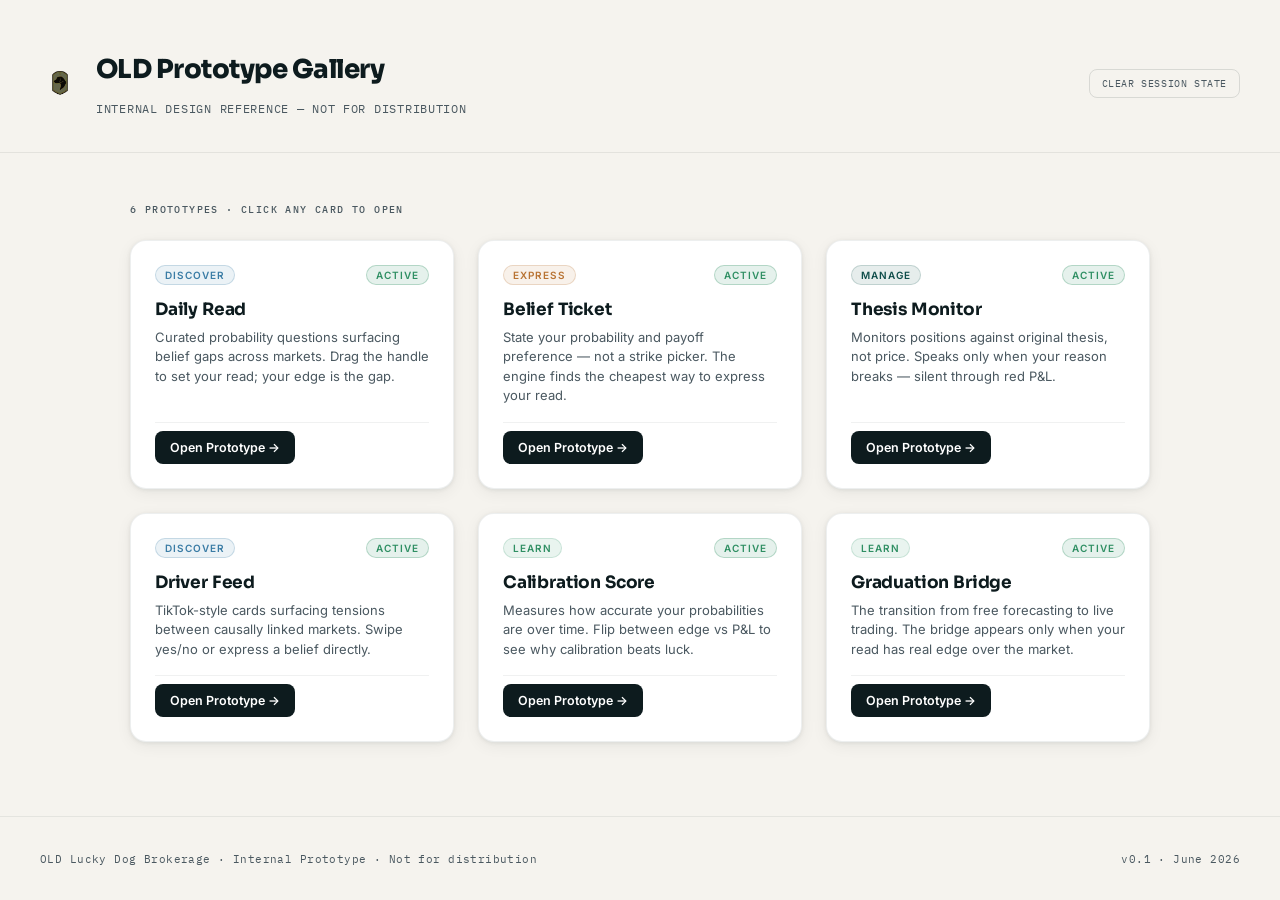
==== index.html @ 260ad6c4 "Add hub scaffold and refactor all protos to shared design system - Add shared.css: brand token syste" ====
<!DOCTYPE html>
<html lang="en">
<head>
<meta charset="utf-8">
<meta name="viewport" content="width=device-width, initial-scale=1">
<title>OLD Prototype Gallery</title>
<link rel="stylesheet" href="shared.css">
<script src="shared.js"></script>
<style>
/* ---- Page shell ---- */
body {
  min-height: 100vh;
  display: flex;
  flex-direction: column;
}

/* ---- Header ---- */
.hub-header {
  padding: var(--space-xl) var(--space-xl) var(--space-lg);
  border-bottom: 1px solid rgba(13,27,30,0.08);
  display: flex;
  align-items: center;
  justify-content: space-between;
  gap: var(--space-lg);
}
.hub-header-brand {
  display: flex;
  align-items: center;
  gap: var(--space-md);
}
.hub-header-brand img {
  height: 40px;
  width: auto;
  display: block;
  /* invert for light background since the logo is dark */
  filter: invert(1) sepia(1) saturate(2) hue-rotate(5deg) brightness(0.4);
}
.hub-header-text h1 {
  font-family: var(--font-headline);
  font-weight: 800;
  font-size: 26px;
  color: var(--color-text-primary);
  letter-spacing: -.02em;
  line-height: 1;
}
.hub-header-text p {
  font-size: 12px;
  font-family: var(--font-mono);
  color: var(--color-text-secondary);
  letter-spacing: .06em;
  text-transform: uppercase;
  margin-top: 5px;
}
.hub-clear-btn {
  appearance: none;
  border: 1px solid rgba(13,27,30,0.12);
  background: transparent;
  cursor: pointer;
  font-family: var(--font-mono);
  font-size: 10px;
  color: var(--color-text-secondary);
  padding: 7px 12px;
  border-radius: var(--radius-md);
  letter-spacing: .06em;
  text-transform: uppercase;
  transition: background .15s, color .15s;
}
.hub-clear-btn:hover {
  background: rgba(13,27,30,0.05);
  color: var(--color-text-primary);
}

/* ---- Main content ---- */
.hub-main {
  flex: 1;
  padding: var(--space-xl);
  max-width: 1100px;
  width: 100%;
  margin: 0 auto;
}

/* ---- Section label ---- */
.hub-section-label {
  font-family: var(--font-mono);
  font-size: 10px;
  font-weight: 500;
  letter-spacing: .14em;
  text-transform: uppercase;
  color: var(--color-text-secondary);
  margin-bottom: var(--space-lg);
}

/* ---- State strip ---- */
.hub-state-strip {
  background: rgba(184,115,51,0.06);
  border: 1px solid rgba(184,115,51,0.2);
  border-radius: var(--radius-md);
  padding: var(--space-sm) var(--space-md);
  margin-bottom: var(--space-lg);
  display: flex;
  align-items: center;
  justify-content: space-between;
  gap: var(--space-md);
}
.hub-state-strip p {
  font-size: 12px;
  color: var(--color-text-secondary);
  line-height: 1.4;
}
.hub-state-strip p b {
  color: var(--color-accent);
  font-weight: 600;
}
.hub-state-strip.empty { display: none; }

/* ---- Footer ---- */
.hub-footer {
  padding: var(--space-lg) var(--space-xl);
  border-top: 1px solid rgba(13,27,30,0.07);
  display: flex;
  align-items: center;
  justify-content: space-between;
  gap: var(--space-md);
}
.hub-footer p {
  font-family: var(--font-mono);
  font-size: 10.5px;
  color: var(--color-text-secondary);
  letter-spacing: .04em;
}

/* ---- Responsive ---- */
@media (max-width: 720px) {
  .hub-header { padding: var(--space-lg); }
  .hub-main   { padding: var(--space-lg); }
  .hub-footer { padding: var(--space-md) var(--space-lg); flex-direction: column; align-items: flex-start; }
}
@media (max-width: 480px) {
  .hub-header { flex-direction: column; align-items: flex-start; }
  .hub-header-text h1 { font-size: 22px; }
}
</style>
</head>
<body>

<header class="hub-header">
  <div class="hub-header-brand">
    <img src="[data-uri]" alt="OLD logo">
    <div class="hub-header-text">
      <h1>OLD Prototype Gallery</h1>
      <p>Internal design reference &mdash; not for distribution</p>
    </div>
  </div>
  <button class="hub-clear-btn" id="clearState" title="Clear all session state">Clear session state</button>
</header>

<main class="hub-main">
  <div class="hub-state-strip" id="stateStrip">
    <p id="stateMsg"></p>
    <button class="hub-clear-btn" onclick="OLD.state.clearAll(); location.reload();" style="white-space:nowrap">Clear</button>
  </div>

  <p class="hub-section-label">6 prototypes &middot; click any card to open</p>

  <div class="hub-grid">

    <!-- Daily Read -->
    <div class="hub-card">
      <div class="hub-card-header">
        <span class="badge badge-discover">Discover</span>
        <span class="badge status-active">Active</span>
      </div>
      <div class="hub-card-title">Daily Read</div>
      <div class="hub-card-desc">Curated probability questions surfacing belief gaps across markets. Drag the handle to set your read; your edge is the gap.</div>
      <div class="hub-card-footer">
        <a href="protos/daily_read.html" class="hub-open-btn">Open Prototype &rarr;</a>
      </div>
    </div>

    <!-- Belief Ticket -->
    <div class="hub-card">
      <div class="hub-card-header">
        <span class="badge badge-express">Express</span>
        <span class="badge status-active">Active</span>
      </div>
      <div class="hub-card-title">Belief Ticket</div>
      <div class="hub-card-desc">State your probability and payoff preference &mdash; not a strike picker. The engine finds the cheapest way to express your read.</div>
      <div class="hub-card-footer">
        <a href="protos/belief_ticket.html" class="hub-open-btn">Open Prototype &rarr;</a>
      </div>
    </div>

    <!-- Thesis Monitor -->
    <div class="hub-card">
      <div class="hub-card-header">
        <span class="badge badge-manage">Manage</span>
        <span class="badge status-active">Active</span>
      </div>
      <div class="hub-card-title">Thesis Monitor</div>
      <div class="hub-card-desc">Monitors positions against original thesis, not price. Speaks only when your reason breaks &mdash; silent through red P&amp;L.</div>
      <div class="hub-card-footer">
        <a href="protos/thesis_monitor.html" class="hub-open-btn">Open Prototype &rarr;</a>
      </div>
    </div>

    <!-- Driver Feed -->
    <div class="hub-card">
      <div class="hub-card-header">
        <span class="badge badge-discover">Discover</span>
        <span class="badge status-active">Active</span>
      </div>
      <div class="hub-card-title">Driver Feed</div>
      <div class="hub-card-desc">TikTok-style cards surfacing tensions between causally linked markets. Swipe yes/no or express a belief directly.</div>
      <div class="hub-card-footer">
        <a href="protos/driver_feed.html" class="hub-open-btn">Open Prototype &rarr;</a>
      </div>
    </div>

    <!-- Calibration Score (honest_leaderboard) -->
    <div class="hub-card">
      <div class="hub-card-header">
        <span class="badge badge-learn">Learn</span>
        <span class="badge status-active">Active</span>
      </div>
      <div class="hub-card-title">Calibration Score</div>
      <div class="hub-card-desc">Measures how accurate your probabilities are over time. Flip between edge vs P&amp;L to see why calibration beats luck.</div>
      <div class="hub-card-footer">
        <a href="protos/honest_leaderboard.html" class="hub-open-btn">Open Prototype &rarr;</a>
      </div>
    </div>

    <!-- Graduation Bridge -->
    <div class="hub-card">
      <div class="hub-card-header">
        <span class="badge badge-learn">Learn</span>
        <span class="badge status-active">Active</span>
      </div>
      <div class="hub-card-title">Graduation Bridge</div>
      <div class="hub-card-desc">The transition from free forecasting to live trading. The bridge appears only when your read has real edge over the market.</div>
      <div class="hub-card-footer">
        <a href="protos/graduation_bridge.html" class="hub-open-btn">Open Prototype &rarr;</a>
      </div>
    </div>

  </div>
</main>

<footer class="hub-footer">
  <p>OLD Lucky Dog Brokerage &middot; Internal Prototype &middot; Not for distribution</p>
  <p>v0.1 &middot; June 2026</p>
</footer>

<script>
(function () {
  // Show active session state if any keys exist
  var strip = document.getElementById('stateStrip');
  var msg   = document.getElementById('stateMsg');
  var keys = [];
  try {
    keys = Object.keys(sessionStorage).filter(function (k) {
      return k.indexOf('OLD_state_') === 0;
    });
  } catch (e) {}

  if (keys.length > 0) {
    strip.classList.remove('empty');
    var labels = keys.map(function (k) {
      return '<b>' + k.replace('OLD_state_', '') + '</b>';
    });
    msg.innerHTML = 'Active session state: ' + labels.join(', ') + ' &mdash; carried across screens this tab.';
  } else {
    strip.classList.add('empty');
  }

  document.getElementById('clearState').addEventListener('click', function () {
    OLD.state.clearAll();
    location.reload();
  });
})();
</script>
</body>
</html>
---- shared.css ----
/* ================================================================
   OLD Prototype Hub — Shared Design Tokens & Utilities
   ================================================================ */

@import url('https://fonts.googleapis.com/css2?family=Sora:wght@600;700;800&family=Inter:wght@400;500;600&family=IBM+Plex+Mono:wght@400;500&display=swap');

/* ---- Brand tokens + semantic UI (light mode / hub default) ---- */
:root {
  /* Core palette */
  --color-kennel-black:  #0D1B1E;
  --color-lucky-copper:  #B87333;
  --color-signal-blue:   #3A7CA5;
  --color-bone:          #F5F3EE;
  --color-deep-teal:     #0F4D4A;
  --color-ledger-green:  #2F8F63;

  /* Light UI semantics */
  --color-bg:             #F5F3EE;
  --color-surface:        #FFFFFF;
  --color-text-primary:   #0D1B1E;
  --color-text-secondary: #4A5860;
  --color-accent:         #B87333;
  --color-accent-blue:    #3A7CA5;
  --color-positive:       #2F8F63;
  --color-negative:       #C24A43;

  /* Typography */
  --font-headline: 'Sora', sans-serif;
  --font-body:     'Inter', sans-serif;
  --font-mono:     'IBM Plex Mono', monospace;

  /* Spacing scale */
  --space-xs:  4px;
  --space-sm:  8px;
  --space-md:  16px;
  --space-lg:  24px;
  --space-xl:  40px;
  --space-2xl: 64px;

  /* Border radius */
  --radius-sm:   4px;
  --radius-md:   8px;
  --radius-lg:   16px;
  --radius-pill: 100px;

  /* Shadows */
  --shadow-card:     0 1px 4px rgba(13,27,30,0.08), 0 4px 16px rgba(13,27,30,0.06);
  --shadow-elevated: 0 4px 20px rgba(13,27,30,0.12);

  /* ---- Dark UI tokens — used by phone-mockup proto screens ---- */
  --dark-bg:           #101114;
  --dark-surface:      #161A1E;
  --dark-surface-2:    #1B2026;
  --dark-text:         #F5F3EE;
  --dark-muted:        #BFC7CC;
  --dark-faint:        #79828A;
  --dark-copper:       #C9782F;
  --dark-copper-bright:#E59A4D;
  --dark-blue:         #63A4D1;
  --dark-green:        #49A579;
  --dark-red:          #D9685D;
  --dark-line:         rgba(191,199,204,0.10);
  --dark-line-2:       rgba(191,199,204,0.16);
}

/* ---- Global reset ---- */
*, *::before, *::after { box-sizing: border-box; }
html, body { margin: 0; padding: 0; }
body {
  font-family: var(--font-body);
  background: var(--color-bg);
  color: var(--color-text-primary);
  -webkit-font-smoothing: antialiased;
}

/* ---- Utility classes ---- */
.font-headline { font-family: var(--font-headline); }
.font-mono     { font-family: var(--font-mono); }
.text-accent   { color: var(--color-accent); }
.text-positive { color: var(--color-positive); }
.text-negative { color: var(--color-negative); }

/* ---- Badge system ---- */
.badge {
  display: inline-flex;
  align-items: center;
  font-size: 10px;
  font-weight: 600;
  letter-spacing: .1em;
  text-transform: uppercase;
  padding: 3px 9px;
  border-radius: var(--radius-pill);
}
.badge-discover { background: rgba(58,124,165,0.10); color: var(--color-signal-blue);   border: 1px solid rgba(58,124,165,0.22); }
.badge-express  { background: rgba(184,115,51,0.10); color: var(--color-lucky-copper);  border: 1px solid rgba(184,115,51,0.22); }
.badge-manage   { background: rgba(15,77,74,0.10);   color: var(--color-deep-teal);     border: 1px solid rgba(15,77,74,0.18); }
.badge-learn    { background: rgba(47,143,99,0.10);  color: var(--color-ledger-green);  border: 1px solid rgba(47,143,99,0.18); }

.status-active { background: rgba(47,143,99,0.12);  color: var(--color-positive);          border: 1px solid rgba(47,143,99,0.28); }
.status-stub   { background: rgba(74,88,96,0.10);   color: var(--color-text-secondary);    border: 1px solid rgba(74,88,96,0.18); }
.status-soon   { background: rgba(184,115,51,0.10); color: var(--color-accent);            border: 1px solid rgba(184,115,51,0.22); }

/* ---- Express-belief button used inside dark phone protos ---- */
.express-btn {
  appearance: none;
  border: none;
  background: none;
  cursor: pointer;
  font-family: var(--font-body);
  font-size: 11.5px;
  font-weight: 600;
  color: var(--dark-copper);
  letter-spacing: .04em;
  padding: 10px 0 2px;
  width: 100%;
  text-align: right;
  transition: opacity .15s;
}
.express-btn:hover { opacity: .7; }

/* ---- Shared proto top-nav bar (inside .phone, below .statusbar) ---- */
.old-topnav {
  flex: 0 0 auto;
  height: 38px;
  display: flex;
  align-items: center;
  padding: 0 16px;
  background: rgba(16,17,20,0.88);
  border-bottom: 1px solid var(--dark-line);
}
.old-topnav-logo {
  display: flex;
  align-items: center;
  text-decoration: none;
  opacity: .6;
  transition: opacity .15s;
  flex: 0 0 auto;
}
.old-topnav-logo:hover { opacity: 1; }
.old-topnav-logo img  { height: 18px; width: auto; display: block; }
.old-topnav-title {
  flex: 1;
  text-align: center;
  font-family: var(--font-body);
  font-weight: 600;
  font-size: 12px;
  color: var(--dark-text);
  letter-spacing: .01em;
}
.old-topnav-back {
  appearance: none;
  background: none;
  border: none;
  cursor: pointer;
  font-family: var(--font-body);
  font-size: 11px;
  color: var(--dark-muted);
  padding: 4px 0;
  flex: 0 0 auto;
  transition: color .15s;
}
.old-topnav-back:hover { color: var(--dark-text); }

/* ---- Hub card grid ---- */
.hub-grid {
  display: grid;
  grid-template-columns: repeat(auto-fill, minmax(280px, 1fr));
  gap: var(--space-lg);
}

.hub-card {
  background: var(--color-surface);
  border: 1px solid rgba(13,27,30,0.07);
  border-radius: var(--radius-lg);
  padding: var(--space-lg);
  box-shadow: var(--shadow-card);
  display: flex;
  flex-direction: column;
  gap: var(--space-sm);
  transition: box-shadow .15s, transform .12s;
}
.hub-card:hover {
  box-shadow: var(--shadow-elevated);
  transform: translateY(-2px);
}
.hub-card-header {
  display: flex;
  align-items: center;
  justify-content: space-between;
  margin-bottom: 2px;
}
.hub-card-title {
  font-family: var(--font-headline);
  font-weight: 700;
  font-size: 17px;
  color: var(--color-text-primary);
  margin-top: var(--space-xs);
  letter-spacing: -.01em;
}
.hub-card-desc {
  font-size: 13px;
  color: var(--color-text-secondary);
  line-height: 1.5;
  flex: 1;
}
.hub-card-footer {
  display: flex;
  align-items: center;
  justify-content: space-between;
  margin-top: var(--space-sm);
  padding-top: var(--space-sm);
  border-top: 1px solid rgba(13,27,30,0.06);
}
.hub-open-btn {
  display: inline-flex;
  align-items: center;
  gap: 6px;
  appearance: none;
  border: none;
  cursor: pointer;
  font-family: var(--font-body);
  font-weight: 600;
  font-size: 12.5px;
  color: var(--color-surface);
  background: var(--color-text-primary);
  padding: 9px 15px;
  border-radius: var(--radius-md);
  text-decoration: none;
  transition: opacity .15s;
}
.hub-open-btn:hover { opacity: .82; }

@media (prefers-reduced-motion: reduce) {
  .hub-card { transition: none; }
}
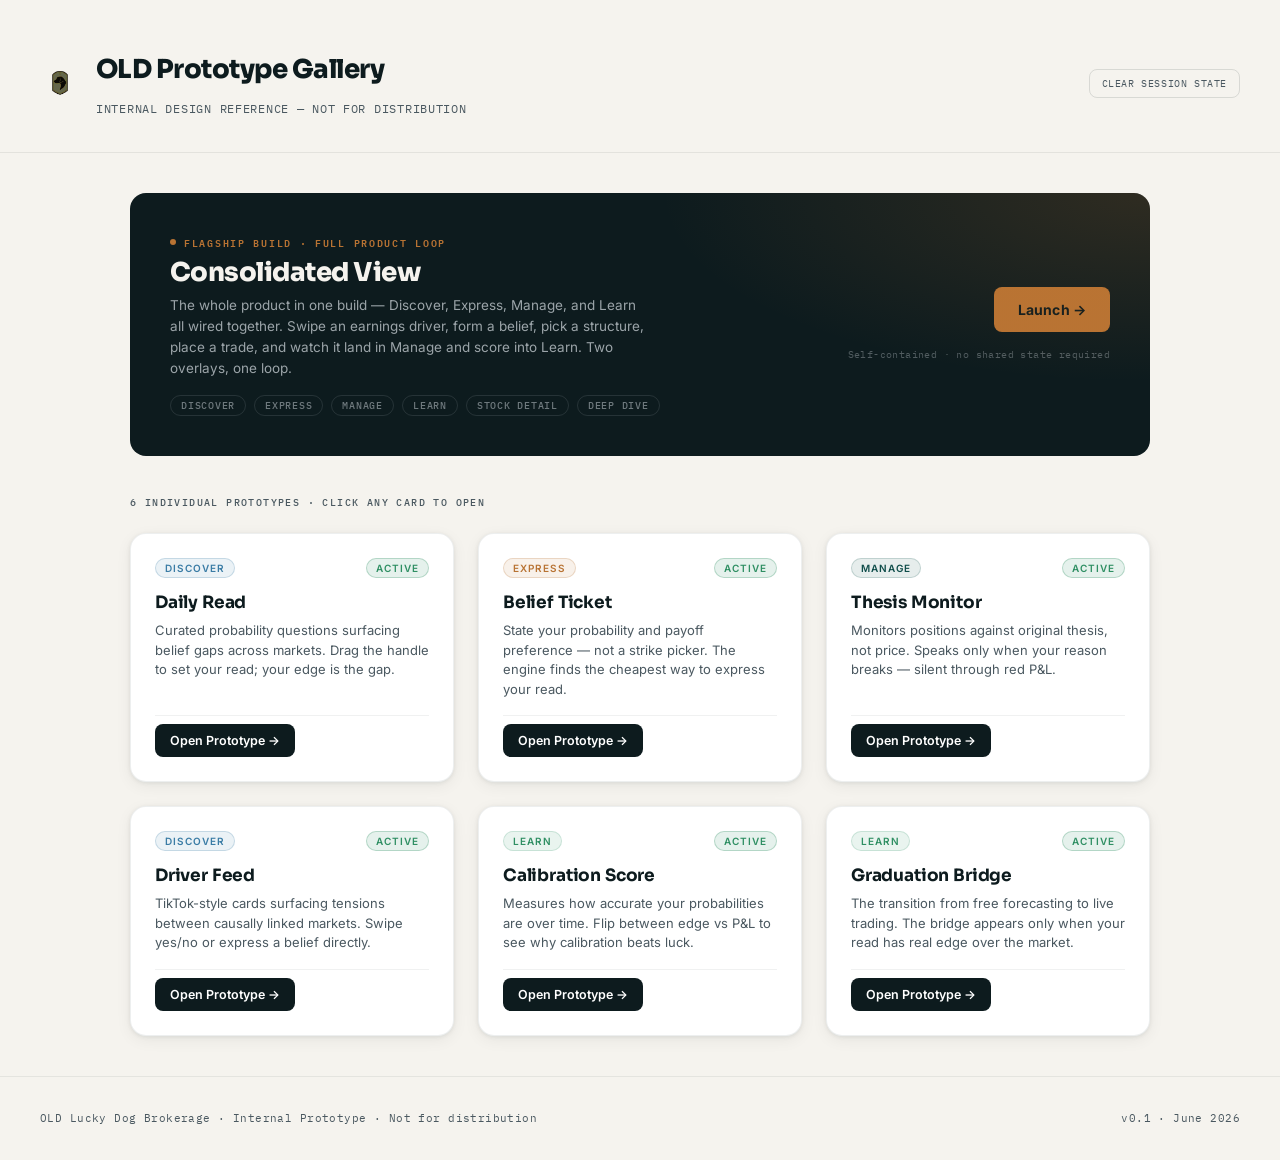
==== commit 037acbc2: "Add earnings_view consolidated proto and featured hub section - Add protos/earnings_view.html: full " ====
--- a/index.html
+++ b/index.html
@@ -129,6 +129,119 @@
   letter-spacing: .04em;
 }
 
+/* ---- Flagship card ---- */
+.hub-flagship {
+  background: var(--color-kennel-black);
+  border-radius: var(--radius-lg);
+  padding: var(--space-xl);
+  margin-bottom: var(--space-xl);
+  display: flex;
+  align-items: center;
+  justify-content: space-between;
+  gap: var(--space-xl);
+  position: relative;
+  overflow: hidden;
+}
+.hub-flagship::before {
+  content: "";
+  position: absolute;
+  inset: 0;
+  background: radial-gradient(80% 120% at 100% 0%, rgba(201,120,47,0.18) 0%, transparent 60%);
+  pointer-events: none;
+}
+.hub-flagship-label {
+  font-family: var(--font-mono);
+  font-size: 9.5px;
+  font-weight: 600;
+  letter-spacing: .18em;
+  text-transform: uppercase;
+  color: var(--color-lucky-copper);
+  margin-bottom: var(--space-sm);
+  display: flex;
+  align-items: center;
+  gap: var(--space-sm);
+}
+.hub-flagship-label::before {
+  content: "";
+  display: inline-block;
+  width: 6px;
+  height: 6px;
+  border-radius: 50%;
+  background: var(--color-lucky-copper);
+}
+.hub-flagship-title {
+  font-family: var(--font-headline);
+  font-weight: 800;
+  font-size: 26px;
+  color: #F5F3EE;
+  letter-spacing: -.02em;
+  line-height: 1.1;
+  margin-bottom: var(--space-sm);
+}
+.hub-flagship-desc {
+  font-size: 13.5px;
+  color: rgba(191,199,204,0.80);
+  line-height: 1.55;
+  max-width: 480px;
+}
+.hub-flagship-tags {
+  display: flex;
+  flex-wrap: wrap;
+  gap: var(--space-sm);
+  margin-top: var(--space-md);
+}
+.hub-flagship-tag {
+  font-family: var(--font-mono);
+  font-size: 9.5px;
+  font-weight: 500;
+  letter-spacing: .08em;
+  text-transform: uppercase;
+  color: rgba(191,199,204,0.55);
+  border: 1px solid rgba(191,199,204,0.14);
+  border-radius: var(--radius-pill);
+  padding: 3px 10px;
+}
+.hub-flagship-cta {
+  flex: 0 0 auto;
+  display: flex;
+  flex-direction: column;
+  align-items: flex-end;
+  gap: var(--space-md);
+}
+.hub-flagship-open {
+  display: inline-flex;
+  align-items: center;
+  gap: 8px;
+  appearance: none;
+  border: none;
+  cursor: pointer;
+  font-family: var(--font-body);
+  font-weight: 700;
+  font-size: 14px;
+  color: var(--color-kennel-black);
+  background: var(--color-lucky-copper);
+  padding: 14px 24px;
+  border-radius: var(--radius-md);
+  text-decoration: none;
+  letter-spacing: .01em;
+  transition: filter .15s;
+  white-space: nowrap;
+}
+.hub-flagship-open:hover { filter: brightness(1.08); }
+.hub-flagship-note {
+  font-family: var(--font-mono);
+  font-size: 10px;
+  color: rgba(191,199,204,0.38);
+  letter-spacing: .04em;
+  text-align: right;
+}
+@media (max-width: 720px) {
+  .hub-flagship { flex-direction: column; align-items: flex-start; }
+  .hub-flagship-cta { align-items: flex-start; width: 100%; }
+  .hub-flagship-open { width: 100%; justify-content: center; }
+  .hub-flagship-note { text-align: left; }
+}
+
 /* ---- Responsive ---- */
 @media (max-width: 720px) {
   .hub-header { padding: var(--space-lg); }
@@ -160,7 +273,28 @@
     <button class="hub-clear-btn" onclick="OLD.state.clearAll(); location.reload();" style="white-space:nowrap">Clear</button>
   </div>
 
-  <p class="hub-section-label">6 prototypes &middot; click any card to open</p>
+  <!-- Flagship -->
+  <div class="hub-flagship">
+    <div>
+      <div class="hub-flagship-label">Flagship build &middot; full product loop</div>
+      <div class="hub-flagship-title">Consolidated View</div>
+      <div class="hub-flagship-desc">The whole product in one build &mdash; Discover, Express, Manage, and Learn all wired together. Swipe an earnings driver, form a belief, pick a structure, place a trade, and watch it land in Manage and score into Learn. Two overlays, one loop.</div>
+      <div class="hub-flagship-tags">
+        <span class="hub-flagship-tag">Discover</span>
+        <span class="hub-flagship-tag">Express</span>
+        <span class="hub-flagship-tag">Manage</span>
+        <span class="hub-flagship-tag">Learn</span>
+        <span class="hub-flagship-tag">Stock detail</span>
+        <span class="hub-flagship-tag">Deep dive</span>
+      </div>
+    </div>
+    <div class="hub-flagship-cta">
+      <a href="protos/earnings_view.html" class="hub-flagship-open">Launch &rarr;</a>
+      <span class="hub-flagship-note">Self-contained &middot; no shared state required</span>
+    </div>
+  </div>
+
+  <p class="hub-section-label">6 individual prototypes &middot; click any card to open</p>
 
   <div class="hub-grid">
 
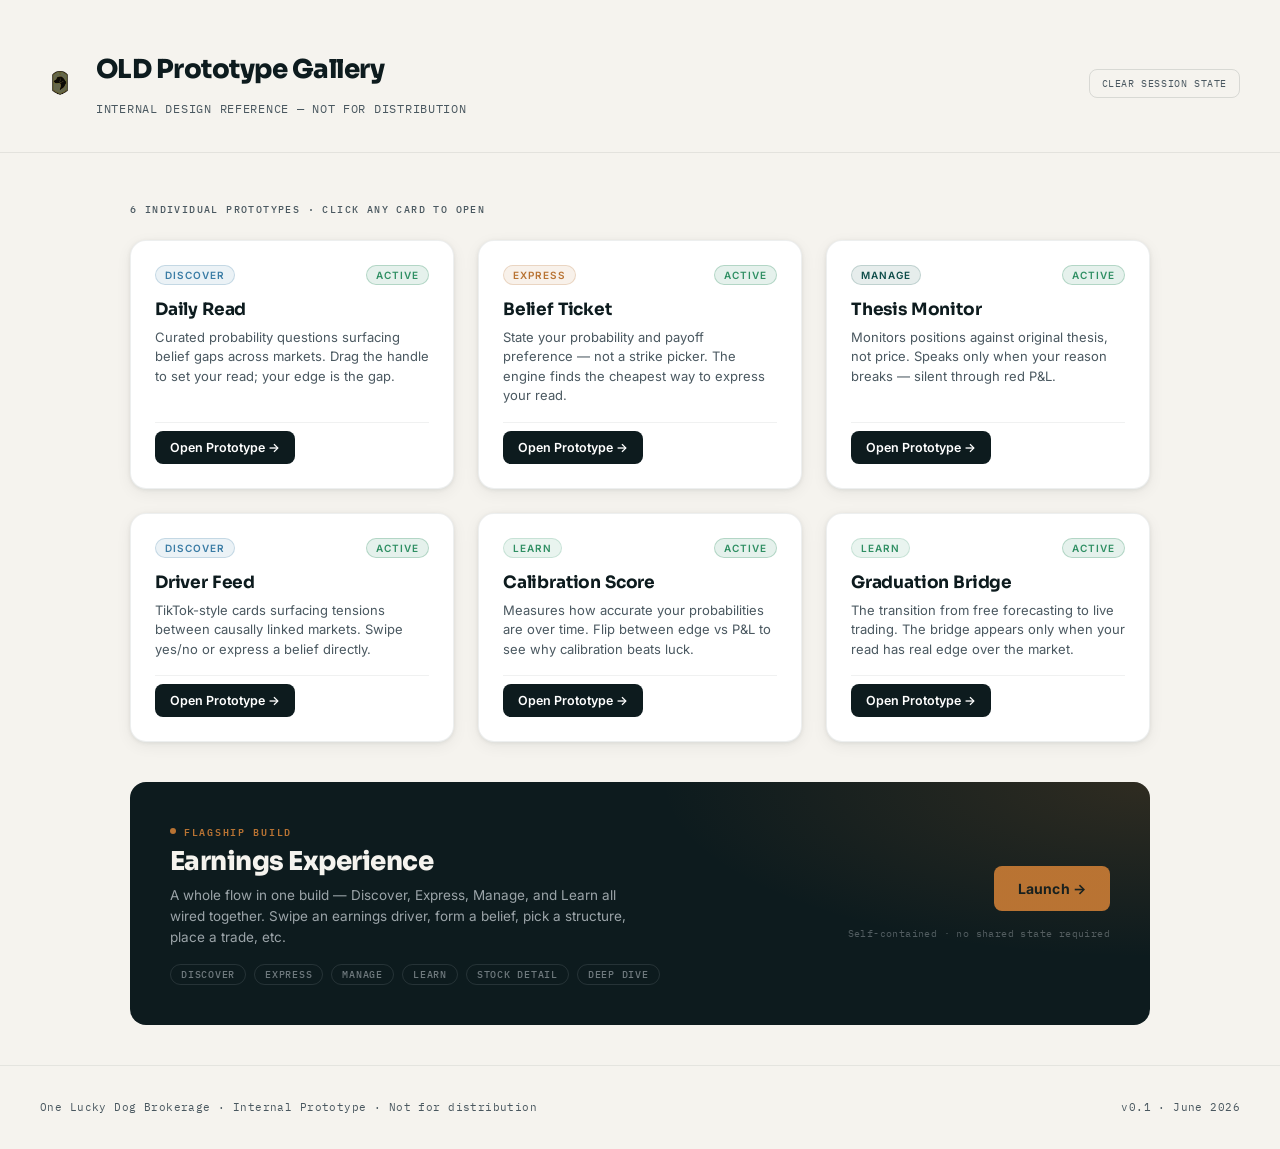
==== commit b7cf18cc: "chore: hub copy updates — flagship label, title, description, position, footer - Rename flagship sec" ====
--- a/index.html
+++ b/index.html
@@ -273,12 +273,96 @@
     <button class="hub-clear-btn" onclick="OLD.state.clearAll(); location.reload();" style="white-space:nowrap">Clear</button>
   </div>
 
+  <p class="hub-section-label">6 individual prototypes &middot; click any card to open</p>
+
+  <div class="hub-grid">
+
+    <!-- Daily Read -->
+    <div class="hub-card">
+      <div class="hub-card-header">
+        <span class="badge badge-discover">Discover</span>
+        <span class="badge status-active">Active</span>
+      </div>
+      <div class="hub-card-title">Daily Read</div>
+      <div class="hub-card-desc">Curated probability questions surfacing belief gaps across markets. Drag the handle to set your read; your edge is the gap.</div>
+      <div class="hub-card-footer">
+        <a href="protos/daily_read.html" class="hub-open-btn">Open Prototype &rarr;</a>
+      </div>
+    </div>
+
+    <!-- Belief Ticket -->
+    <div class="hub-card">
+      <div class="hub-card-header">
+        <span class="badge badge-express">Express</span>
+        <span class="badge status-active">Active</span>
+      </div>
+      <div class="hub-card-title">Belief Ticket</div>
+      <div class="hub-card-desc">State your probability and payoff preference &mdash; not a strike picker. The engine finds the cheapest way to express your read.</div>
+      <div class="hub-card-footer">
+        <a href="protos/belief_ticket.html" class="hub-open-btn">Open Prototype &rarr;</a>
+      </div>
+    </div>
+
+    <!-- Thesis Monitor -->
+    <div class="hub-card">
+      <div class="hub-card-header">
+        <span class="badge badge-manage">Manage</span>
+        <span class="badge status-active">Active</span>
+      </div>
+      <div class="hub-card-title">Thesis Monitor</div>
+      <div class="hub-card-desc">Monitors positions against original thesis, not price. Speaks only when your reason breaks &mdash; silent through red P&amp;L.</div>
+      <div class="hub-card-footer">
+        <a href="protos/thesis_monitor.html" class="hub-open-btn">Open Prototype &rarr;</a>
+      </div>
+    </div>
+
+    <!-- Driver Feed -->
+    <div class="hub-card">
+      <div class="hub-card-header">
+        <span class="badge badge-discover">Discover</span>
+        <span class="badge status-active">Active</span>
+      </div>
+      <div class="hub-card-title">Driver Feed</div>
+      <div class="hub-card-desc">TikTok-style cards surfacing tensions between causally linked markets. Swipe yes/no or express a belief directly.</div>
+      <div class="hub-card-footer">
+        <a href="protos/driver_feed.html" class="hub-open-btn">Open Prototype &rarr;</a>
+      </div>
+    </div>
+
+    <!-- Calibration Score (honest_leaderboard) -->
+    <div class="hub-card">
+      <div class="hub-card-header">
+        <span class="badge badge-learn">Learn</span>
+        <span class="badge status-active">Active</span>
+      </div>
+      <div class="hub-card-title">Calibration Score</div>
+      <div class="hub-card-desc">Measures how accurate your probabilities are over time. Flip between edge vs P&amp;L to see why calibration beats luck.</div>
+      <div class="hub-card-footer">
+        <a href="protos/honest_leaderboard.html" class="hub-open-btn">Open Prototype &rarr;</a>
+      </div>
+    </div>
+
+    <!-- Graduation Bridge -->
+    <div class="hub-card">
+      <div class="hub-card-header">
+        <span class="badge badge-learn">Learn</span>
+        <span class="badge status-active">Active</span>
+      </div>
+      <div class="hub-card-title">Graduation Bridge</div>
+      <div class="hub-card-desc">The transition from free forecasting to live trading. The bridge appears only when your read has real edge over the market.</div>
+      <div class="hub-card-footer">
+        <a href="protos/graduation_bridge.html" class="hub-open-btn">Open Prototype &rarr;</a>
+      </div>
+    </div>
+
+  </div>
+
   <!-- Flagship -->
-  <div class="hub-flagship">
+  <div class="hub-flagship" style="margin-top:var(--space-xl);margin-bottom:0">
     <div>
-      <div class="hub-flagship-label">Flagship build &middot; full product loop</div>
-      <div class="hub-flagship-title">Consolidated View</div>
-      <div class="hub-flagship-desc">The whole product in one build &mdash; Discover, Express, Manage, and Learn all wired together. Swipe an earnings driver, form a belief, pick a structure, place a trade, and watch it land in Manage and score into Learn. Two overlays, one loop.</div>
+      <div class="hub-flagship-label">Flagship build</div>
+      <div class="hub-flagship-title">Earnings Experience</div>
+      <div class="hub-flagship-desc">A whole flow in one build &mdash; Discover, Express, Manage, and Learn all wired together. Swipe an earnings driver, form a belief, pick a structure, place a trade, etc.</div>
       <div class="hub-flagship-tags">
         <span class="hub-flagship-tag">Discover</span>
         <span class="hub-flagship-tag">Express</span>
@@ -294,93 +378,10 @@
     </div>
   </div>
 
-  <p class="hub-section-label">6 individual prototypes &middot; click any card to open</p>
-
-  <div class="hub-grid">
-
-    <!-- Daily Read -->
-    <div class="hub-card">
-      <div class="hub-card-header">
-        <span class="badge badge-discover">Discover</span>
-        <span class="badge status-active">Active</span>
-      </div>
-      <div class="hub-card-title">Daily Read</div>
-      <div class="hub-card-desc">Curated probability questions surfacing belief gaps across markets. Drag the handle to set your read; your edge is the gap.</div>
-      <div class="hub-card-footer">
-        <a href="protos/daily_read.html" class="hub-open-btn">Open Prototype &rarr;</a>
-      </div>
-    </div>
-
-    <!-- Belief Ticket -->
-    <div class="hub-card">
-      <div class="hub-card-header">
-        <span class="badge badge-express">Express</span>
-        <span class="badge status-active">Active</span>
-      </div>
-      <div class="hub-card-title">Belief Ticket</div>
-      <div class="hub-card-desc">State your probability and payoff preference &mdash; not a strike picker. The engine finds the cheapest way to express your read.</div>
-      <div class="hub-card-footer">
-        <a href="protos/belief_ticket.html" class="hub-open-btn">Open Prototype &rarr;</a>
-      </div>
-    </div>
-
-    <!-- Thesis Monitor -->
-    <div class="hub-card">
-      <div class="hub-card-header">
-        <span class="badge badge-manage">Manage</span>
-        <span class="badge status-active">Active</span>
-      </div>
-      <div class="hub-card-title">Thesis Monitor</div>
-      <div class="hub-card-desc">Monitors positions against original thesis, not price. Speaks only when your reason breaks &mdash; silent through red P&amp;L.</div>
-      <div class="hub-card-footer">
-        <a href="protos/thesis_monitor.html" class="hub-open-btn">Open Prototype &rarr;</a>
-      </div>
-    </div>
-
-    <!-- Driver Feed -->
-    <div class="hub-card">
-      <div class="hub-card-header">
-        <span class="badge badge-discover">Discover</span>
-        <span class="badge status-active">Active</span>
-      </div>
-      <div class="hub-card-title">Driver Feed</div>
-      <div class="hub-card-desc">TikTok-style cards surfacing tensions between causally linked markets. Swipe yes/no or express a belief directly.</div>
-      <div class="hub-card-footer">
-        <a href="protos/driver_feed.html" class="hub-open-btn">Open Prototype &rarr;</a>
-      </div>
-    </div>
-
-    <!-- Calibration Score (honest_leaderboard) -->
-    <div class="hub-card">
-      <div class="hub-card-header">
-        <span class="badge badge-learn">Learn</span>
-        <span class="badge status-active">Active</span>
-      </div>
-      <div class="hub-card-title">Calibration Score</div>
-      <div class="hub-card-desc">Measures how accurate your probabilities are over time. Flip between edge vs P&amp;L to see why calibration beats luck.</div>
-      <div class="hub-card-footer">
-        <a href="protos/honest_leaderboard.html" class="hub-open-btn">Open Prototype &rarr;</a>
-      </div>
-    </div>
-
-    <!-- Graduation Bridge -->
-    <div class="hub-card">
-      <div class="hub-card-header">
-        <span class="badge badge-learn">Learn</span>
-        <span class="badge status-active">Active</span>
-      </div>
-      <div class="hub-card-title">Graduation Bridge</div>
-      <div class="hub-card-desc">The transition from free forecasting to live trading. The bridge appears only when your read has real edge over the market.</div>
-      <div class="hub-card-footer">
-        <a href="protos/graduation_bridge.html" class="hub-open-btn">Open Prototype &rarr;</a>
-      </div>
-    </div>
-
-  </div>
 </main>
 
 <footer class="hub-footer">
-  <p>OLD Lucky Dog Brokerage &middot; Internal Prototype &middot; Not for distribution</p>
+  <p>One Lucky Dog Brokerage &middot; Internal Prototype &middot; Not for distribution</p>
   <p>v0.1 &middot; June 2026</p>
 </footer>
 
